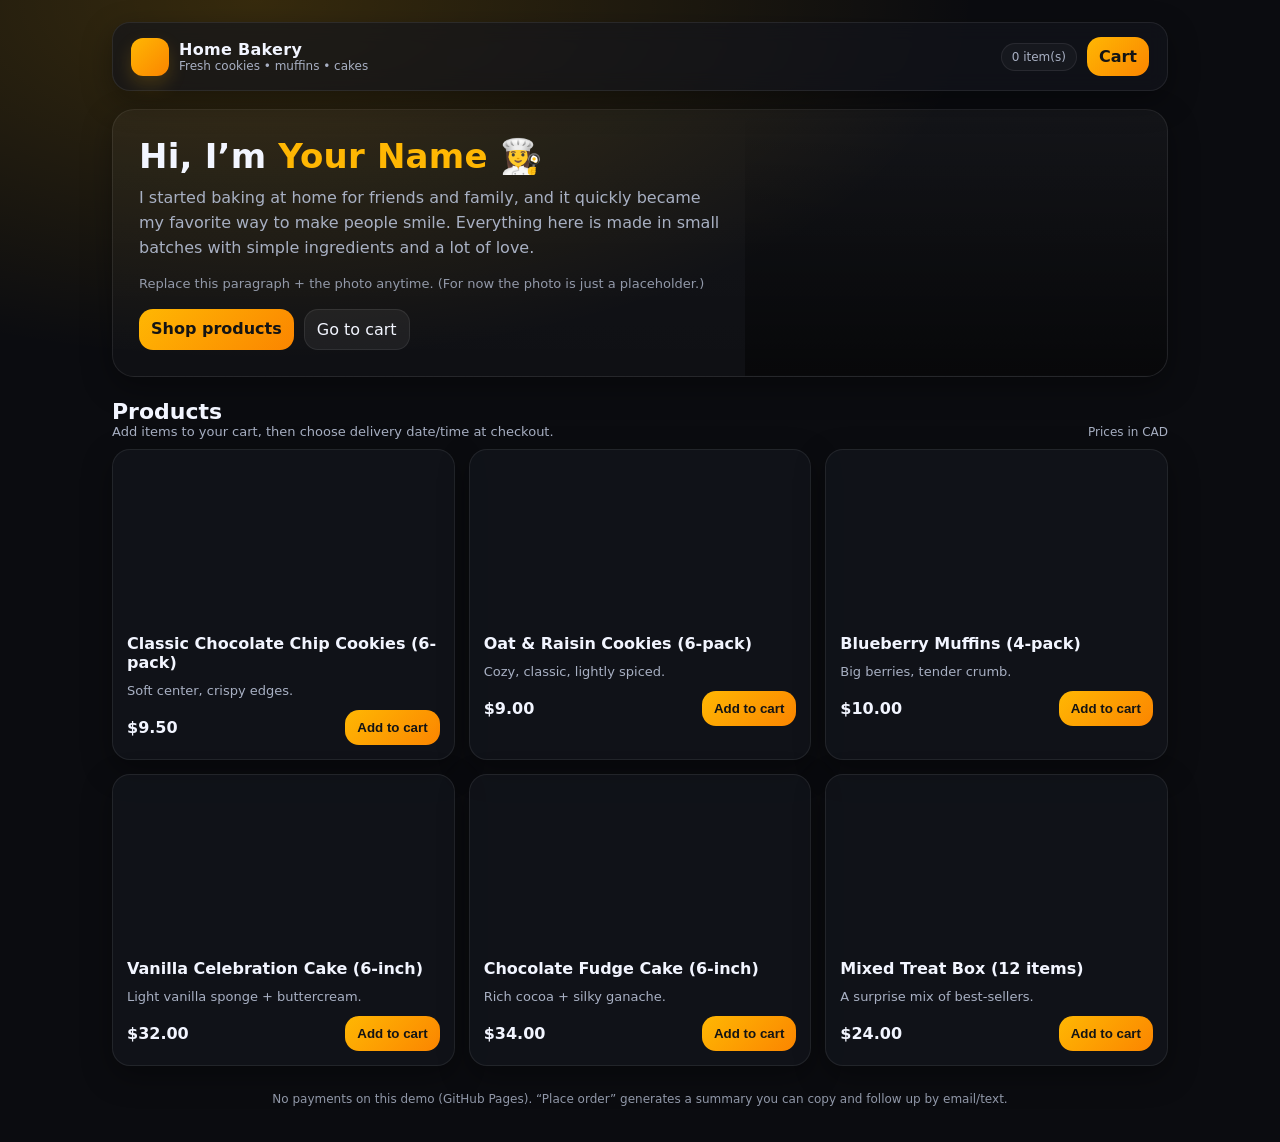
==== index.html @ 4f9b687f "Create index.html" ====
<!doctype html>
<html lang="en">
<head>
  <meta charset="utf-8" />
  <meta name="viewport" content="width=device-width, initial-scale=1" />
  <title>Home Bakery — Order Online</title>
  <link rel="stylesheet" href="./styles.css" />
</head>
<body>
  <div class="container">
    <header class="nav">
      <div class="brand">
        <div class="logo" aria-hidden="true"></div>
        <div>
          <h1>Home Bakery</h1>
          <div class="small">Fresh cookies • muffins • cakes</div>
        </div>
      </div>

      <div class="nav-actions">
        <div class="badge" data-cart-badge>0 item(s)</div>
        <a class="btn btn-primary" href="./cart.html" aria-label="Open cart">Cart</a>
      </div>
    </header>

    <!-- PRESENTATION -->
    <section class="hero" id="about">
      <div class="hero-inner">
        <div class="hero-copy">
          <h2>Hi, I’m <span style="color:var(--accent)">Your Name</span> 👩‍🍳</h2>
          <p>
            I started baking at home for friends and family, and it quickly became my favorite way to make people smile.
            Everything here is made in small batches with simple ingredients and a lot of love.
          </p>
          <p class="mini">
            Replace this paragraph + the photo anytime. (For now the photo is just a placeholder.)
          </p>

          <div style="display:flex;gap:10px;flex-wrap:wrap;margin-top:14px">
            <a class="btn btn-primary" href="#products">Shop products</a>
            <a class="btn" href="./cart.html">Go to cart</a>
          </div>
        </div>

        <!-- Your picture placeholder (edit in CSS: .hero-photo background url) -->
        <div class="hero-photo" role="img" aria-label="Portrait photo placeholder"></div>
      </div>
    </section>

    <!-- PRODUCTS -->
    <div class="section-title" id="products">
      <div>
        <h3>Products</h3>
        <p>Add items to your cart, then choose delivery date/time at checkout.</p>
      </div>
      <div class="small">Prices in CAD</div>
    </div>

    <section class="grid" data-products-grid>
      <!-- Loaded by app.js -->
    </section>

    <div class="footer">
      No payments on this demo (GitHub Pages). “Place order” generates a summary you can copy and follow up by email/text.
    </div>
  </div>

  <div class="toast" data-toast></div>
  <script src="./app.js"></script>
</body>
</html>
---- styles.css ----
:root{
  --bg:#0b0c10;
  --card:#13151c;
  --muted:#a8b0c3;
  --text:#f2f5ff;
  --accent:#ffb703;
  --accent2:#fb8500;
  --border: rgba(255,255,255,.08);
  --shadow: 0 10px 30px rgba(0,0,0,.35);
}

*{box-sizing:border-box}
html,body{margin:0;padding:0;font-family:system-ui,-apple-system,Segoe UI,Roboto,Ubuntu,Cantarell,"Helvetica Neue",Arial;color:var(--text);background:radial-gradient(1200px 600px at 20% 0%, rgba(255,183,3,.18), transparent 60%), var(--bg);}
a{color:inherit;text-decoration:none}
img{max-width:100%;display:block}

.container{max-width:1100px;margin:0 auto;padding:22px}
.nav{
  display:flex;align-items:center;justify-content:space-between;
  gap:12px;padding:14px 18px;border:1px solid var(--border);
  background:rgba(19,21,28,.65);backdrop-filter:blur(10px);
  border-radius:18px;box-shadow:var(--shadow);position:sticky;top:14px;z-index:10;
}
.brand{display:flex;align-items:center;gap:10px}
.logo{
  width:38px;height:38px;border-radius:12px;
  background:linear-gradient(135deg,var(--accent),var(--accent2));
  box-shadow:0 8px 18px rgba(255,183,3,.18);
}
.brand h1{font-size:16px;margin:0;letter-spacing:.3px}
.nav-actions{display:flex;align-items:center;gap:10px}
.badge{
  font-size:12px;color:var(--muted);border:1px solid var(--border);
  padding:6px 10px;border-radius:999px;background:rgba(255,255,255,.03);
}
.btn{
  cursor:pointer;border:1px solid var(--border);
  background:rgba(255,255,255,.06);color:var(--text);
  padding:10px 12px;border-radius:14px;
  transition:transform .08s ease, background .15s ease, border-color .15s ease;
}
.btn:hover{background:rgba(255,255,255,.09);border-color:rgba(255,255,255,.14)}
.btn:active{transform:translateY(1px)}
.btn-primary{
  border:none;
  background:linear-gradient(135deg,var(--accent),var(--accent2));
  color:#141414;font-weight:700;
}
.btn-primary:hover{filter:saturate(1.05) brightness(1.03)}
.btn-danger{
  border:1px solid rgba(255,80,80,.25);
  background:rgba(255,80,80,.12);
}
.btn-link{
  background:transparent;border:none;color:var(--muted);cursor:pointer;padding:8px 10px
}
.btn-link:hover{color:var(--text)}

.hero{
  margin-top:18px;
  border:1px solid var(--border);
  background:linear-gradient(180deg, rgba(255,255,255,.04), rgba(255,255,255,.02));
  border-radius:22px;
  box-shadow:var(--shadow);
  overflow:hidden;
}
.hero-inner{display:grid;grid-template-columns:1.2fr .8fr;gap:0}
@media (max-width:900px){
  .hero-inner{grid-template-columns:1fr}
}
.hero-copy{padding:26px}
.hero-copy h2{margin:0 0 10px 0;font-size:34px;letter-spacing:.2px}
.hero-copy p{margin:0 0 14px 0;color:var(--muted);line-height:1.55}
.hero-copy .mini{font-size:13px;color:rgba(168,176,195,.85)}
.hero-photo{
  min-height:260px;
  background:
    linear-gradient(180deg, rgba(0,0,0,.0), rgba(0,0,0,.50)),
    url("https://images.unsplash.com/photo-1524504388940-b1c1722653e1?auto=format&fit=crop&w=1200&q=80");
  background-size:cover;background-position:center;
}

.section-title{margin:22px 0 10px 0;display:flex;align-items:end;justify-content:space-between;gap:12px}
.section-title h3{margin:0;font-size:22px}
.section-title p{margin:0;color:var(--muted);font-size:13px}

.grid{
  display:grid;
  grid-template-columns:repeat(3, 1fr);
  gap:14px;
}
@media (max-width:950px){.grid{grid-template-columns:repeat(2,1fr)}}
@media (max-width:620px){.grid{grid-template-columns:1fr}}

.card{
  border:1px solid var(--border);
  background:rgba(19,21,28,.72);
  border-radius:18px;
  overflow:hidden;
  box-shadow:var(--shadow);
  display:flex;flex-direction:column;
}
.card-img{height:170px;background-size:cover;background-position:center}
.card-body{padding:14px;display:flex;flex-direction:column;gap:10px}
.card-body h4{margin:0;font-size:16px}
.card-body p{margin:0;color:var(--muted);font-size:13px;line-height:1.4}
.price-row{display:flex;align-items:center;justify-content:space-between;gap:10px}
.price{font-weight:800}
.small{font-size:12px;color:var(--muted)}

.footer{
  margin:26px 0 14px 0;
  color:rgba(168,176,195,.85);
  font-size:12px;
  text-align:center;
}

.cart-wrap{
  margin-top:18px;
  display:grid;
  grid-template-columns:1.2fr .8fr;
  gap:14px;
}
@media (max-width:900px){.cart-wrap{grid-template-columns:1fr}}
.panel{
  border:1px solid var(--border);
  background:rgba(19,21,28,.72);
  border-radius:18px;
  box-shadow:var(--shadow);
  overflow:hidden;
}
.panel-header{padding:14px 16px;border-bottom:1px solid var(--border);display:flex;align-items:center;justify-content:space-between}
.panel-header h3{margin:0;font-size:16px}
.panel-body{padding:14px 16px}

.item{
  display:grid;
  grid-template-columns:72px 1fr auto;
  gap:12px;
  padding:12px 0;
  border-bottom:1px solid rgba(255,255,255,.06);
}
.item:last-child{border-bottom:none}
.thumb{width:72px;height:72px;border-radius:14px;background-size:cover;background-position:center;border:1px solid rgba(255,255,255,.08)}
.item h4{margin:0;font-size:14px}
.item .meta{margin-top:4px;color:var(--muted);font-size:12px}
.qty{
  display:flex;align-items:center;gap:8px;justify-content:flex-end
}
.qty input{
  width:62px;padding:8px 10px;border-radius:12px;
  border:1px solid var(--border);
  background:rgba(255,255,255,.04);
  color:var(--text);
}
.hr{height:1px;background:rgba(255,255,255,.08);margin:12px 0}
.row{display:flex;align-items:center;justify-content:space-between;gap:10px;margin:8px 0}
.row strong{font-size:14px}
.row span{color:var(--muted);font-size:13px}
.total{font-size:18px}
.form-grid{display:grid;grid-template-columns:1fr 1fr;gap:10px}
@media (max-width:640px){.form-grid{grid-template-columns:1fr}}
label{display:block;font-size:12px;color:var(--muted);margin:0 0 6px 2px}
input, textarea, select{
  width:100%;
  padding:10px 12px;
  border-radius:14px;
  border:1px solid var(--border);
  background:rgba(255,255,255,.04);
  color:var(--text);
  outline:none;
}
textarea{min-height:86px;resize:vertical}
.notice{
  font-size:12px;color:rgba(168,176,195,.9);
  line-height:1.45;
  border:1px dashed rgba(255,255,255,.16);
  background:rgba(255,255,255,.03);
  padding:10px 12px;border-radius:14px;
}
.toast{
  position:fixed;left:50%;bottom:18px;transform:translateX(-50%);
  background:rgba(20,22,28,.92);
  border:1px solid rgba(255,255,255,.12);
  color:var(--text);
  padding:10px 12px;border-radius:14px;
  box-shadow:var(--shadow);
  opacity:0;pointer-events:none;
  transition:opacity .18s ease, transform .18s ease;
}
.toast.show{opacity:1;transform:translateX(-50%) translateY(-4px)}
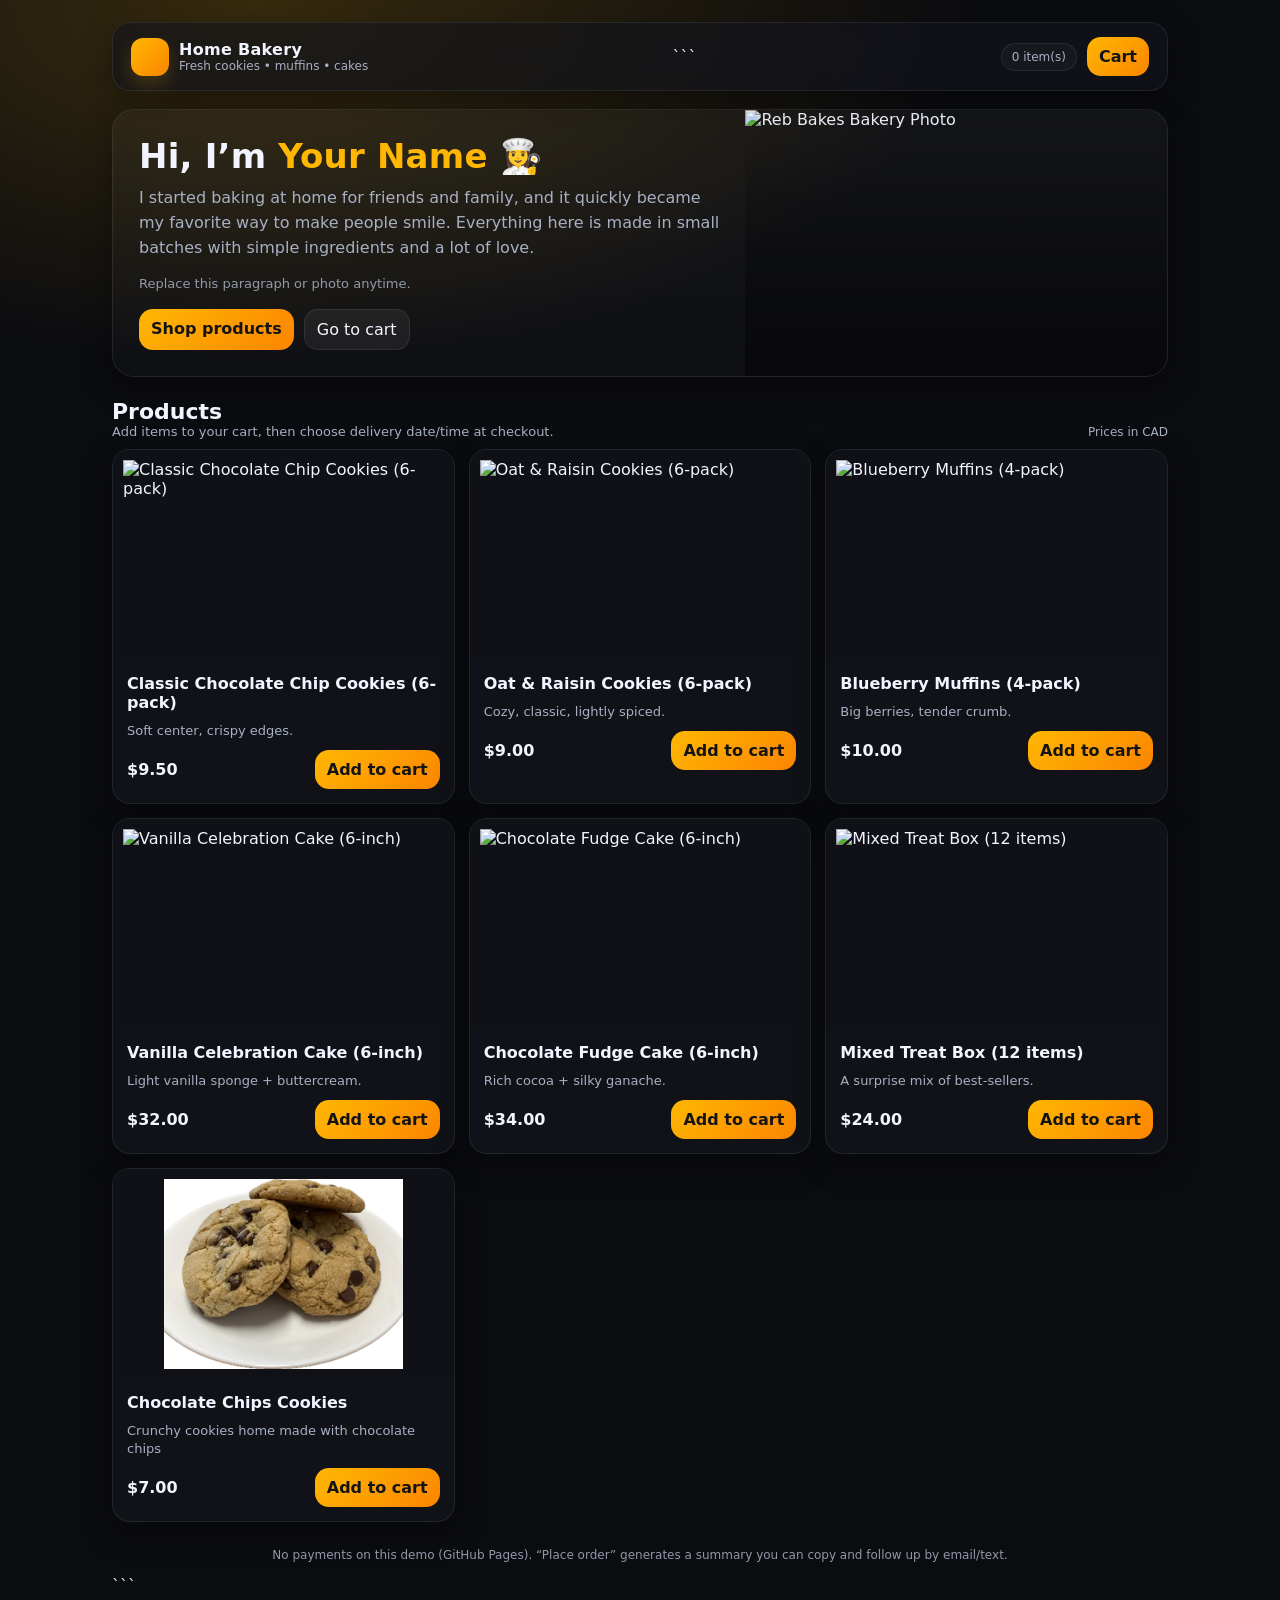
==== commit 158ff850: "Update index.html" ====
--- a/index.html
+++ b/index.html
@@ -1,4 +1,5 @@
 <!doctype html>
+
 <html lang="en">
 <head>
   <meta charset="utf-8" />
@@ -17,55 +18,65 @@
         </div>
       </div>
 
-      <div class="nav-actions">
-        <div class="badge" data-cart-badge>0 item(s)</div>
-        <a class="btn btn-primary" href="./cart.html" aria-label="Open cart">Cart</a>
+```
+  <div class="nav-actions">
+    <div class="badge" data-cart-badge>0 item(s)</div>
+    <a class="btn btn-primary" href="./cart.html" aria-label="Open cart">Cart</a>
+  </div>
+</header>
+
+<!-- PRESENTATION -->
+<section class="hero" id="about">
+  <div class="hero-inner">
+
+    <div class="hero-copy">
+      <h2>Hi, I’m <span style="color:var(--accent)">Your Name</span> 👩‍🍳</h2>
+      <p>
+        I started baking at home for friends and family, and it quickly became my favorite way to make people smile.
+        Everything here is made in small batches with simple ingredients and a lot of love.
+      </p>
+
+      <p class="mini">
+        Replace this paragraph or photo anytime.
+      </p>
+
+      <div style="display:flex;gap:10px;flex-wrap:wrap;margin-top:14px">
+        <a class="btn btn-primary" href="#products">Shop products</a>
+        <a class="btn" href="./cart.html">Go to cart</a>
       </div>
-    </header>
-
-    <!-- PRESENTATION -->
-    <section class="hero" id="about">
-      <div class="hero-inner">
-        <div class="hero-copy">
-          <h2>Hi, I’m <span style="color:var(--accent)">Your Name</span> 👩‍🍳</h2>
-          <p>
-            I started baking at home for friends and family, and it quickly became my favorite way to make people smile.
-            Everything here is made in small batches with simple ingredients and a lot of love.
-          </p>
-          <p class="mini">
-            Replace this paragraph + the photo anytime. (For now the photo is just a placeholder.)
-          </p>
-
-          <div style="display:flex;gap:10px;flex-wrap:wrap;margin-top:14px">
-            <a class="btn btn-primary" href="#products">Shop products</a>
-            <a class="btn" href="./cart.html">Go to cart</a>
-          </div>
-        </div>
-
-        <!-- Your picture placeholder (edit in CSS: .hero-photo background url) -->
-        <div class="hero-photo" role="img" aria-label="Portrait photo placeholder"></div>
-      </div>
-    </section>
-
-    <!-- PRODUCTS -->
-    <div class="section-title" id="products">
-      <div>
-        <h3>Products</h3>
-        <p>Add items to your cart, then choose delivery date/time at checkout.</p>
-      </div>
-      <div class="small">Prices in CAD</div>
     </div>
 
-    <section class="grid" data-products-grid>
-      <!-- Loaded by app.js -->
-    </section>
+    <!-- Your bakery image -->
+    <div class="hero-photo">
+      <img src="./products/reb.jpg" alt="Reb Bakes Bakery Photo">
+    </div>
 
-    <div class="footer">
-      No payments on this demo (GitHub Pages). “Place order” generates a summary you can copy and follow up by email/text.
-    </div>
+  </div>
+</section>
+
+<!-- PRODUCTS -->
+<div class="section-title" id="products">
+  <div>
+    <h3>Products</h3>
+    <p>Add items to your cart, then choose delivery date/time at checkout.</p>
+  </div>
+  <div class="small">Prices in CAD</div>
+</div>
+
+<section class="grid" data-products-grid>
+  <!-- Loaded by app.js -->
+</section>
+
+<div class="footer">
+  No payments on this demo (GitHub Pages). “Place order” generates a summary you can copy and follow up by email/text.
+</div>
+```
+
   </div>
 
   <div class="toast" data-toast></div>
+
   <script src="./app.js"></script>
+
 </body>
 </html>
--- a/styles.css
+++ b/styles.css
@@ -13,6 +13,7 @@
 html,body{margin:0;padding:0;font-family:system-ui,-apple-system,Segoe UI,Roboto,Ubuntu,Cantarell,"Helvetica Neue",Arial;color:var(--text);background:radial-gradient(1200px 600px at 20% 0%, rgba(255,183,3,.18), transparent 60%), var(--bg);}
 a{color:inherit;text-decoration:none}
 img{max-width:100%;display:block}
+button{font:inherit}
 
 .container{max-width:1100px;margin:0 auto;padding:22px}
 .nav{
@@ -100,7 +101,60 @@
   box-shadow:var(--shadow);
   display:flex;flex-direction:column;
 }
-.card-img{height:170px;background-size:cover;background-position:center}
+.card-media{
+  position:relative;
+  height:210px;
+  overflow:hidden;
+  background:#0f1117;
+}
+.media-stage{
+  position:absolute;
+  inset:0;
+  display:flex;
+  align-items:center;
+  justify-content:center;
+  padding:10px;
+  background:#0f1117;
+}
+.stage-media{
+  display:block;
+  width:100%;
+  height:100%;
+  max-width:100%;
+  max-height:100%;
+  object-fit:contain;
+  background:#0f1117;
+}
+.media-arrow{
+  position:absolute;
+  top:50%;
+  transform:translateY(-50%);
+  width:38px;
+  height:38px;
+  border:none;
+  border-radius:999px;
+  background:rgba(12,14,20,.72);
+  color:#fff;
+  font-size:24px;
+  line-height:1;
+  display:flex;
+  align-items:center;
+  justify-content:center;
+  cursor:pointer;
+  box-shadow:0 6px 18px rgba(0,0,0,.28);
+  opacity:0;
+  pointer-events:none;
+  transition:opacity .18s ease, background .15s ease;
+  z-index:2;
+}
+.card-media:hover .media-arrow,
+.card-media:focus-within .media-arrow{
+  opacity:1;
+  pointer-events:auto;
+}
+.media-arrow:hover{background:rgba(12,14,20,.9)}
+.media-arrow-left{left:10px}
+.media-arrow-right{right:10px}
 .card-body{padding:14px;display:flex;flex-direction:column;gap:10px}
 .card-body h4{margin:0;font-size:16px}
 .card-body p{margin:0;color:var(--muted);font-size:13px;line-height:1.4}
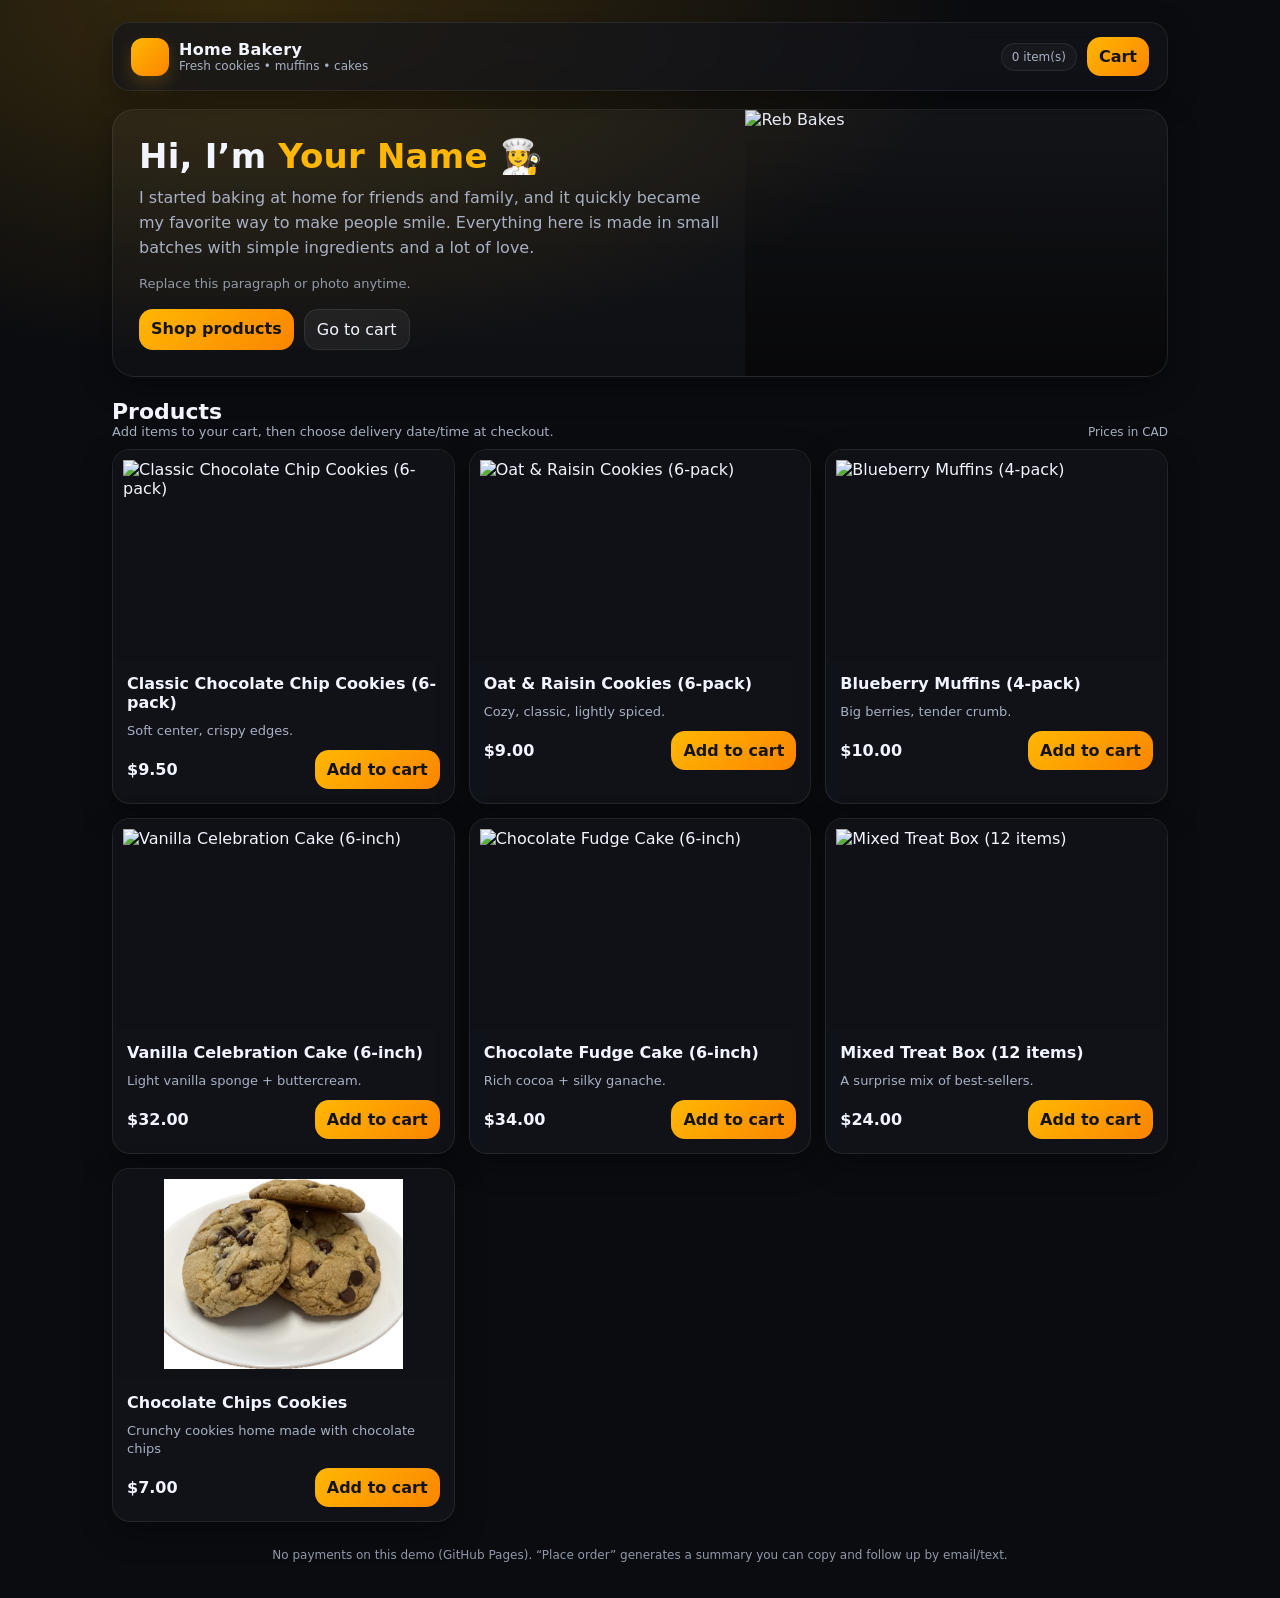
==== commit ae99a083: "Update index.html" ====
--- a/index.html
+++ b/index.html
@@ -1,5 +1,4 @@
 <!doctype html>
-
 <html lang="en">
 <head>
   <meta charset="utf-8" />
@@ -18,65 +17,54 @@
         </div>
       </div>
 
-```
-  <div class="nav-actions">
-    <div class="badge" data-cart-badge>0 item(s)</div>
-    <a class="btn btn-primary" href="./cart.html" aria-label="Open cart">Cart</a>
-  </div>
-</header>
+      <div class="nav-actions">
+        <div class="badge" data-cart-badge>0 item(s)</div>
+        <a class="btn btn-primary" href="./cart.html" aria-label="Open cart">Cart</a>
+      </div>
+    </header>
 
-<!-- PRESENTATION -->
-<section class="hero" id="about">
-  <div class="hero-inner">
+    <section class="hero" id="about">
+      <div class="hero-inner">
+        <div class="hero-copy">
+          <h2>Hi, I’m <span style="color:var(--accent)">Your Name</span> 👩‍🍳</h2>
+          <p>
+            I started baking at home for friends and family, and it quickly became my favorite way to make people smile.
+            Everything here is made in small batches with simple ingredients and a lot of love.
+          </p>
+          <p class="mini">
+            Replace this paragraph or photo anytime.
+          </p>
 
-    <div class="hero-copy">
-      <h2>Hi, I’m <span style="color:var(--accent)">Your Name</span> 👩‍🍳</h2>
-      <p>
-        I started baking at home for friends and family, and it quickly became my favorite way to make people smile.
-        Everything here is made in small batches with simple ingredients and a lot of love.
-      </p>
+          <div style="display:flex;gap:10px;flex-wrap:wrap;margin-top:14px">
+            <a class="btn btn-primary" href="#products">Shop products</a>
+            <a class="btn" href="./cart.html">Go to cart</a>
+          </div>
+        </div>
 
-      <p class="mini">
-        Replace this paragraph or photo anytime.
-      </p>
+        <div class="hero-photo">
+          <img src="./products/reb.jpg" alt="Reb Bakes">
+        </div>
+      </div>
+    </section>
 
-      <div style="display:flex;gap:10px;flex-wrap:wrap;margin-top:14px">
-        <a class="btn btn-primary" href="#products">Shop products</a>
-        <a class="btn" href="./cart.html">Go to cart</a>
+    <div class="section-title" id="products">
+      <div>
+        <h3>Products</h3>
+        <p>Add items to your cart, then choose delivery date/time at checkout.</p>
       </div>
+      <div class="small">Prices in CAD</div>
     </div>
 
-    <!-- Your bakery image -->
-    <div class="hero-photo">
-      <img src="./products/reb.jpg" alt="Reb Bakes Bakery Photo">
+    <section class="grid" data-products-grid>
+      <!-- Loaded by app.js -->
+    </section>
+
+    <div class="footer">
+      No payments on this demo (GitHub Pages). “Place order” generates a summary you can copy and follow up by email/text.
     </div>
-
-  </div>
-</section>
-
-<!-- PRODUCTS -->
-<div class="section-title" id="products">
-  <div>
-    <h3>Products</h3>
-    <p>Add items to your cart, then choose delivery date/time at checkout.</p>
-  </div>
-  <div class="small">Prices in CAD</div>
-</div>
-
-<section class="grid" data-products-grid>
-  <!-- Loaded by app.js -->
-</section>
-
-<div class="footer">
-  No payments on this demo (GitHub Pages). “Place order” generates a summary you can copy and follow up by email/text.
-</div>
-```
-
   </div>
 
   <div class="toast" data-toast></div>
-
   <script src="./app.js"></script>
-
 </body>
 </html>
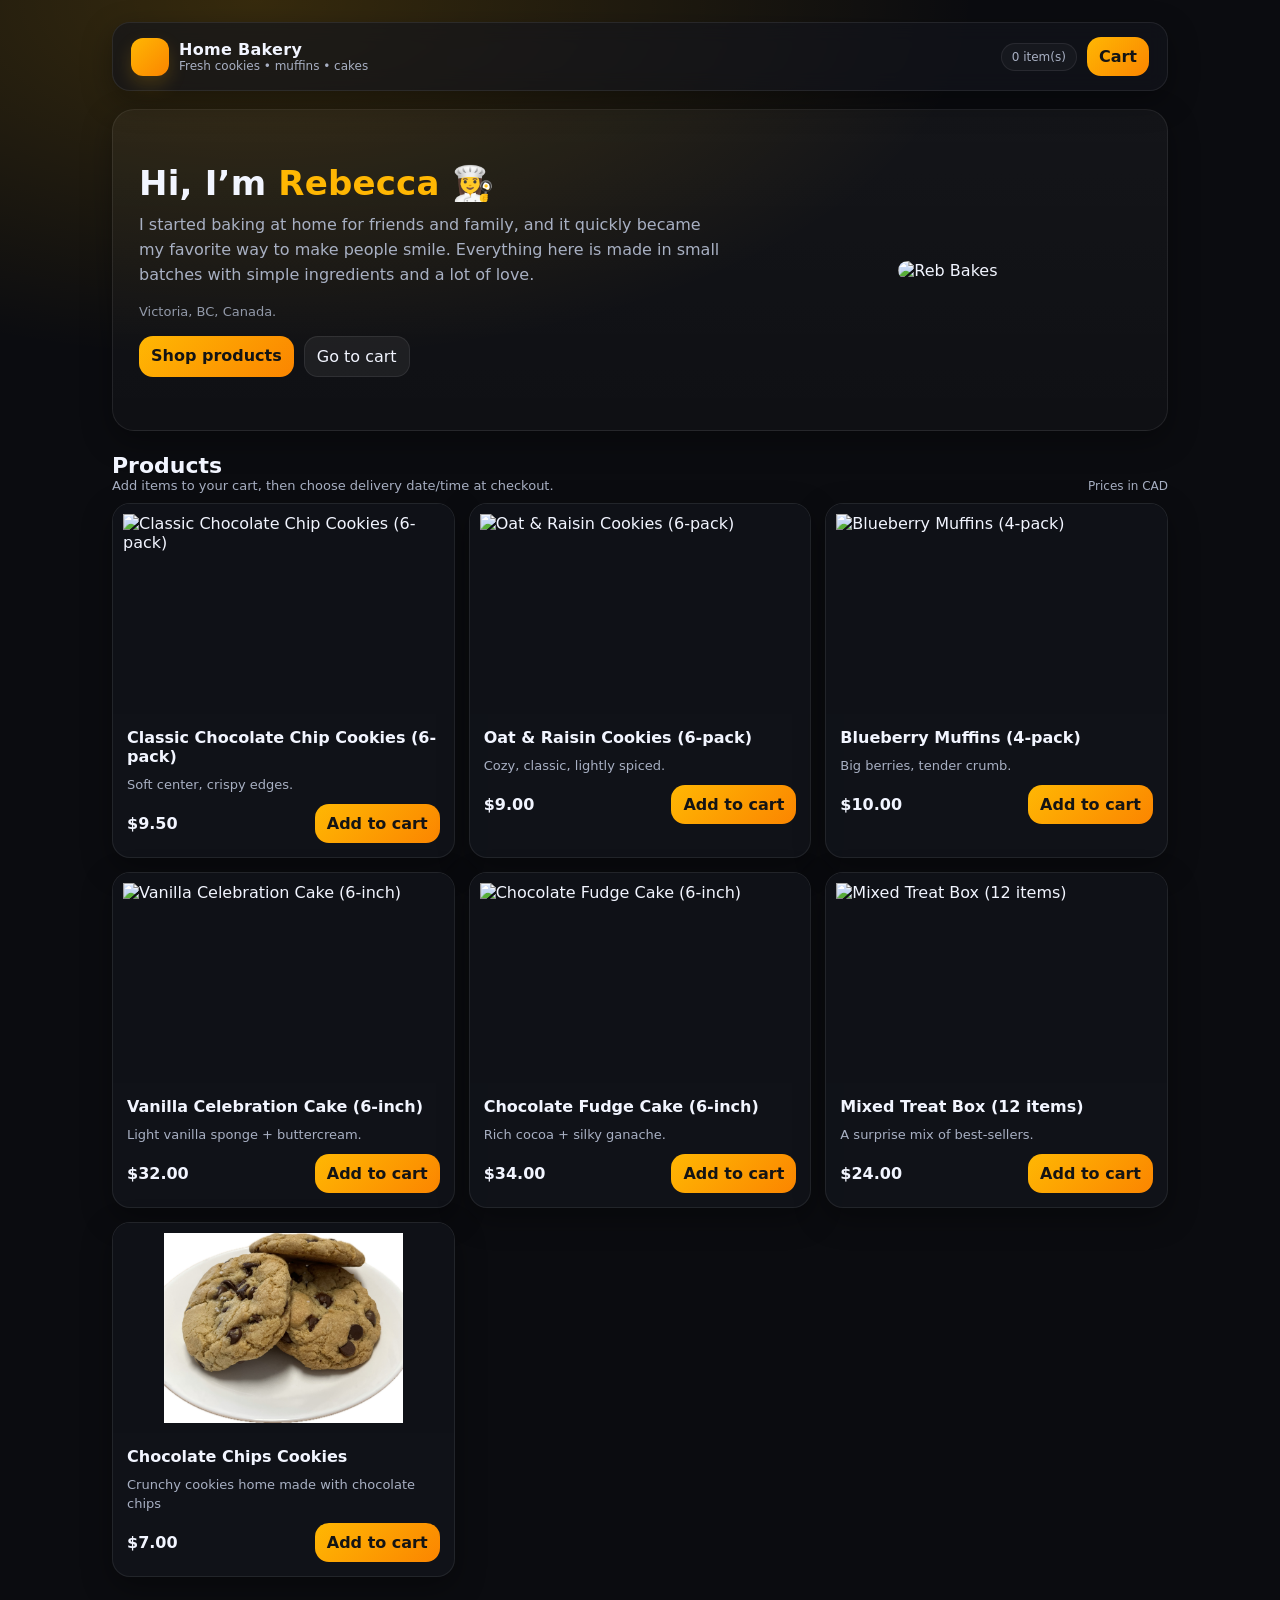
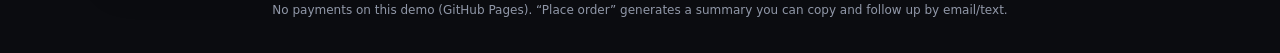
==== commit af3e0f8d: "Update index.html" ====
--- a/index.html
+++ b/index.html
@@ -26,13 +26,13 @@
     <section class="hero" id="about">
       <div class="hero-inner">
         <div class="hero-copy">
-          <h2>Hi, I’m <span style="color:var(--accent)">Your Name</span> 👩‍🍳</h2>
+          <h2>Hi, I’m <span style="color:var(--accent)">Rebecca</span> 👩‍🍳</h2>
           <p>
             I started baking at home for friends and family, and it quickly became my favorite way to make people smile.
             Everything here is made in small batches with simple ingredients and a lot of love.
           </p>
           <p class="mini">
-            Replace this paragraph or photo anytime.
+            Victoria, BC, Canada.
           </p>
 
           <div style="display:flex;gap:10px;flex-wrap:wrap;margin-top:14px">
--- a/styles.css
+++ b/styles.css
@@ -10,52 +10,122 @@
 }
 
 *{box-sizing:border-box}
-html,body{margin:0;padding:0;font-family:system-ui,-apple-system,Segoe UI,Roboto,Ubuntu,Cantarell,"Helvetica Neue",Arial;color:var(--text);background:radial-gradient(1200px 600px at 20% 0%, rgba(255,183,3,.18), transparent 60%), var(--bg);}
+
+html,body{
+  margin:0;
+  padding:0;
+  font-family:system-ui,-apple-system,Segoe UI,Roboto,Ubuntu,Cantarell,"Helvetica Neue",Arial;
+  color:var(--text);
+  background:radial-gradient(1200px 600px at 20% 0%, rgba(255,183,3,.18), transparent 60%), var(--bg);
+}
+
 a{color:inherit;text-decoration:none}
 img{max-width:100%;display:block}
 button{font:inherit}
 
-.container{max-width:1100px;margin:0 auto;padding:22px}
+.container{
+  max-width:1100px;
+  margin:0 auto;
+  padding:22px;
+}
+
 .nav{
-  display:flex;align-items:center;justify-content:space-between;
-  gap:12px;padding:14px 18px;border:1px solid var(--border);
-  background:rgba(19,21,28,.65);backdrop-filter:blur(10px);
-  border-radius:18px;box-shadow:var(--shadow);position:sticky;top:14px;z-index:10;
-}
-.brand{display:flex;align-items:center;gap:10px}
+  display:flex;
+  align-items:center;
+  justify-content:space-between;
+  gap:12px;
+  padding:14px 18px;
+  border:1px solid var(--border);
+  background:rgba(19,21,28,.65);
+  backdrop-filter:blur(10px);
+  border-radius:18px;
+  box-shadow:var(--shadow);
+  position:sticky;
+  top:14px;
+  z-index:10;
+}
+
+.brand{
+  display:flex;
+  align-items:center;
+  gap:10px;
+}
+
 .logo{
-  width:38px;height:38px;border-radius:12px;
+  width:38px;
+  height:38px;
+  border-radius:12px;
   background:linear-gradient(135deg,var(--accent),var(--accent2));
   box-shadow:0 8px 18px rgba(255,183,3,.18);
 }
-.brand h1{font-size:16px;margin:0;letter-spacing:.3px}
-.nav-actions{display:flex;align-items:center;gap:10px}
+
+.brand h1{
+  font-size:16px;
+  margin:0;
+  letter-spacing:.3px;
+}
+
+.nav-actions{
+  display:flex;
+  align-items:center;
+  gap:10px;
+}
+
 .badge{
-  font-size:12px;color:var(--muted);border:1px solid var(--border);
-  padding:6px 10px;border-radius:999px;background:rgba(255,255,255,.03);
-}
+  font-size:12px;
+  color:var(--muted);
+  border:1px solid var(--border);
+  padding:6px 10px;
+  border-radius:999px;
+  background:rgba(255,255,255,.03);
+}
+
 .btn{
-  cursor:pointer;border:1px solid var(--border);
-  background:rgba(255,255,255,.06);color:var(--text);
-  padding:10px 12px;border-radius:14px;
+  cursor:pointer;
+  border:1px solid var(--border);
+  background:rgba(255,255,255,.06);
+  color:var(--text);
+  padding:10px 12px;
+  border-radius:14px;
   transition:transform .08s ease, background .15s ease, border-color .15s ease;
 }
-.btn:hover{background:rgba(255,255,255,.09);border-color:rgba(255,255,255,.14)}
-.btn:active{transform:translateY(1px)}
+
+.btn:hover{
+  background:rgba(255,255,255,.09);
+  border-color:rgba(255,255,255,.14);
+}
+
+.btn:active{
+  transform:translateY(1px);
+}
+
 .btn-primary{
   border:none;
   background:linear-gradient(135deg,var(--accent),var(--accent2));
-  color:#141414;font-weight:700;
-}
-.btn-primary:hover{filter:saturate(1.05) brightness(1.03)}
+  color:#141414;
+  font-weight:700;
+}
+
+.btn-primary:hover{
+  filter:saturate(1.05) brightness(1.03);
+}
+
 .btn-danger{
   border:1px solid rgba(255,80,80,.25);
   background:rgba(255,80,80,.12);
 }
+
 .btn-link{
-  background:transparent;border:none;color:var(--muted);cursor:pointer;padding:8px 10px
-}
-.btn-link:hover{color:var(--text)}
+  background:transparent;
+  border:none;
+  color:var(--muted);
+  cursor:pointer;
+  padding:8px 10px;
+}
+
+.btn-link:hover{
+  color:var(--text);
+}
 
 .hero{
   margin-top:18px;
@@ -65,33 +135,110 @@
   box-shadow:var(--shadow);
   overflow:hidden;
 }
-.hero-inner{display:grid;grid-template-columns:1.2fr .8fr;gap:0}
+
+.hero-inner{
+  display:grid;
+  grid-template-columns:1.2fr .8fr;
+  gap:0;
+  align-items:center;
+}
+
 @media (max-width:900px){
-  .hero-inner{grid-template-columns:1fr}
-}
-.hero-copy{padding:26px}
-.hero-copy h2{margin:0 0 10px 0;font-size:34px;letter-spacing:.2px}
-.hero-copy p{margin:0 0 14px 0;color:var(--muted);line-height:1.55}
-.hero-copy .mini{font-size:13px;color:rgba(168,176,195,.85)}
+  .hero-inner{
+    grid-template-columns:1fr;
+  }
+}
+
+.hero-copy{
+  padding:26px;
+}
+
+.hero-copy h2{
+  margin:0 0 10px 0;
+  font-size:34px;
+  letter-spacing:.2px;
+}
+
+.hero-copy p{
+  margin:0 0 14px 0;
+  color:var(--muted);
+  line-height:1.55;
+}
+
+.hero-copy .mini{
+  font-size:13px;
+  color:rgba(168,176,195,.85);
+}
+
+/* IMPORTANT: this fully removes old placeholder/background image */
 .hero-photo{
-  min-height:260px;
-  background:
-    linear-gradient(180deg, rgba(0,0,0,.0), rgba(0,0,0,.50)),
-    url("https://images.unsplash.com/photo-1524504388940-b1c1722653e1?auto=format&fit=crop&w=1200&q=80");
-  background-size:cover;background-position:center;
-}
-
-.section-title{margin:22px 0 10px 0;display:flex;align-items:end;justify-content:space-between;gap:12px}
-.section-title h3{margin:0;font-size:22px}
-.section-title p{margin:0;color:var(--muted);font-size:13px}
+  min-height:320px;
+  border-radius:16px;
+  overflow:hidden;
+  background:none !important;
+  background-image:none !important;
+  box-shadow:none !important;
+  display:flex;
+  align-items:center;
+  justify-content:center;
+  padding:18px;
+  position:relative;
+}
+
+.hero-photo::before,
+.hero-photo::after{
+  content:none !important;
+  display:none !important;
+}
+
+.hero-photo img{
+  width:30% !important;
+  max-width:320px !important;
+  height:auto !important;
+  max-height:260px !important;
+  object-fit:contain !important;
+  display:block;
+  margin:0 auto;
+  border-radius:16px;
+  background:none !important;
+}
+
+.section-title{
+  margin:22px 0 10px 0;
+  display:flex;
+  align-items:end;
+  justify-content:space-between;
+  gap:12px;
+}
+
+.section-title h3{
+  margin:0;
+  font-size:22px;
+}
+
+.section-title p{
+  margin:0;
+  color:var(--muted);
+  font-size:13px;
+}
 
 .grid{
   display:grid;
   grid-template-columns:repeat(3, 1fr);
   gap:14px;
 }
-@media (max-width:950px){.grid{grid-template-columns:repeat(2,1fr)}}
-@media (max-width:620px){.grid{grid-template-columns:1fr}}
+
+@media (max-width:950px){
+  .grid{
+    grid-template-columns:repeat(2,1fr);
+  }
+}
+
+@media (max-width:620px){
+  .grid{
+    grid-template-columns:1fr;
+  }
+}
 
 .card{
   border:1px solid var(--border);
@@ -99,14 +246,17 @@
   border-radius:18px;
   overflow:hidden;
   box-shadow:var(--shadow);
-  display:flex;flex-direction:column;
-}
+  display:flex;
+  flex-direction:column;
+}
+
 .card-media{
   position:relative;
   height:210px;
   overflow:hidden;
   background:#0f1117;
 }
+
 .media-stage{
   position:absolute;
   inset:0;
@@ -116,6 +266,7 @@
   padding:10px;
   background:#0f1117;
 }
+
 .stage-media{
   display:block;
   width:100%;
@@ -125,6 +276,7 @@
   object-fit:contain;
   background:#0f1117;
 }
+
 .media-arrow{
   position:absolute;
   top:50%;
@@ -147,20 +299,59 @@
   transition:opacity .18s ease, background .15s ease;
   z-index:2;
 }
+
 .card-media:hover .media-arrow,
 .card-media:focus-within .media-arrow{
   opacity:1;
   pointer-events:auto;
 }
-.media-arrow:hover{background:rgba(12,14,20,.9)}
-.media-arrow-left{left:10px}
-.media-arrow-right{right:10px}
-.card-body{padding:14px;display:flex;flex-direction:column;gap:10px}
-.card-body h4{margin:0;font-size:16px}
-.card-body p{margin:0;color:var(--muted);font-size:13px;line-height:1.4}
-.price-row{display:flex;align-items:center;justify-content:space-between;gap:10px}
-.price{font-weight:800}
-.small{font-size:12px;color:var(--muted)}
+
+.media-arrow:hover{
+  background:rgba(12,14,20,.9);
+}
+
+.media-arrow-left{
+  left:10px;
+}
+
+.media-arrow-right{
+  right:10px;
+}
+
+.card-body{
+  padding:14px;
+  display:flex;
+  flex-direction:column;
+  gap:10px;
+}
+
+.card-body h4{
+  margin:0;
+  font-size:16px;
+}
+
+.card-body p{
+  margin:0;
+  color:var(--muted);
+  font-size:13px;
+  line-height:1.4;
+}
+
+.price-row{
+  display:flex;
+  align-items:center;
+  justify-content:space-between;
+  gap:10px;
+}
+
+.price{
+  font-weight:800;
+}
+
+.small{
+  font-size:12px;
+  color:var(--muted);
+}
 
 .footer{
   margin:26px 0 14px 0;
@@ -175,7 +366,13 @@
   grid-template-columns:1.2fr .8fr;
   gap:14px;
 }
-@media (max-width:900px){.cart-wrap{grid-template-columns:1fr}}
+
+@media (max-width:900px){
+  .cart-wrap{
+    grid-template-columns:1fr;
+  }
+}
+
 .panel{
   border:1px solid var(--border);
   background:rgba(19,21,28,.72);
@@ -183,9 +380,23 @@
   box-shadow:var(--shadow);
   overflow:hidden;
 }
-.panel-header{padding:14px 16px;border-bottom:1px solid var(--border);display:flex;align-items:center;justify-content:space-between}
-.panel-header h3{margin:0;font-size:16px}
-.panel-body{padding:14px 16px}
+
+.panel-header{
+  padding:14px 16px;
+  border-bottom:1px solid var(--border);
+  display:flex;
+  align-items:center;
+  justify-content:space-between;
+}
+
+.panel-header h3{
+  margin:0;
+  font-size:16px;
+}
+
+.panel-body{
+  padding:14px 16px;
+}
 
 .item{
   display:grid;
@@ -194,27 +405,93 @@
   padding:12px 0;
   border-bottom:1px solid rgba(255,255,255,.06);
 }
-.item:last-child{border-bottom:none}
-.thumb{width:72px;height:72px;border-radius:14px;background-size:cover;background-position:center;border:1px solid rgba(255,255,255,.08)}
-.item h4{margin:0;font-size:14px}
-.item .meta{margin-top:4px;color:var(--muted);font-size:12px}
+
+.item:last-child{
+  border-bottom:none;
+}
+
+.thumb{
+  width:72px;
+  height:72px;
+  border-radius:14px;
+  background-size:cover;
+  background-position:center;
+  border:1px solid rgba(255,255,255,.08);
+}
+
+.item h4{
+  margin:0;
+  font-size:14px;
+}
+
+.item .meta{
+  margin-top:4px;
+  color:var(--muted);
+  font-size:12px;
+}
+
 .qty{
-  display:flex;align-items:center;gap:8px;justify-content:flex-end
-}
+  display:flex;
+  align-items:center;
+  gap:8px;
+  justify-content:flex-end;
+}
+
 .qty input{
-  width:62px;padding:8px 10px;border-radius:12px;
+  width:62px;
+  padding:8px 10px;
+  border-radius:12px;
   border:1px solid var(--border);
   background:rgba(255,255,255,.04);
   color:var(--text);
 }
-.hr{height:1px;background:rgba(255,255,255,.08);margin:12px 0}
-.row{display:flex;align-items:center;justify-content:space-between;gap:10px;margin:8px 0}
-.row strong{font-size:14px}
-.row span{color:var(--muted);font-size:13px}
-.total{font-size:18px}
-.form-grid{display:grid;grid-template-columns:1fr 1fr;gap:10px}
-@media (max-width:640px){.form-grid{grid-template-columns:1fr}}
-label{display:block;font-size:12px;color:var(--muted);margin:0 0 6px 2px}
+
+.hr{
+  height:1px;
+  background:rgba(255,255,255,.08);
+  margin:12px 0;
+}
+
+.row{
+  display:flex;
+  align-items:center;
+  justify-content:space-between;
+  gap:10px;
+  margin:8px 0;
+}
+
+.row strong{
+  font-size:14px;
+}
+
+.row span{
+  color:var(--muted);
+  font-size:13px;
+}
+
+.total{
+  font-size:18px;
+}
+
+.form-grid{
+  display:grid;
+  grid-template-columns:1fr 1fr;
+  gap:10px;
+}
+
+@media (max-width:640px){
+  .form-grid{
+    grid-template-columns:1fr;
+  }
+}
+
+label{
+  display:block;
+  font-size:12px;
+  color:var(--muted);
+  margin:0 0 6px 2px;
+}
+
 input, textarea, select{
   width:100%;
   padding:10px 12px;
@@ -224,22 +501,39 @@
   color:var(--text);
   outline:none;
 }
-textarea{min-height:86px;resize:vertical}
+
+textarea{
+  min-height:86px;
+  resize:vertical;
+}
+
 .notice{
-  font-size:12px;color:rgba(168,176,195,.9);
+  font-size:12px;
+  color:rgba(168,176,195,.9);
   line-height:1.45;
   border:1px dashed rgba(255,255,255,.16);
   background:rgba(255,255,255,.03);
-  padding:10px 12px;border-radius:14px;
-}
+  padding:10px 12px;
+  border-radius:14px;
+}
+
 .toast{
-  position:fixed;left:50%;bottom:18px;transform:translateX(-50%);
+  position:fixed;
+  left:50%;
+  bottom:18px;
+  transform:translateX(-50%);
   background:rgba(20,22,28,.92);
   border:1px solid rgba(255,255,255,.12);
   color:var(--text);
-  padding:10px 12px;border-radius:14px;
+  padding:10px 12px;
+  border-radius:14px;
   box-shadow:var(--shadow);
-  opacity:0;pointer-events:none;
+  opacity:0;
+  pointer-events:none;
   transition:opacity .18s ease, transform .18s ease;
 }
-.toast.show{opacity:1;transform:translateX(-50%) translateY(-4px)}
+
+.toast.show{
+  opacity:1;
+  transform:translateX(-50%) translateY(-4px);
+}
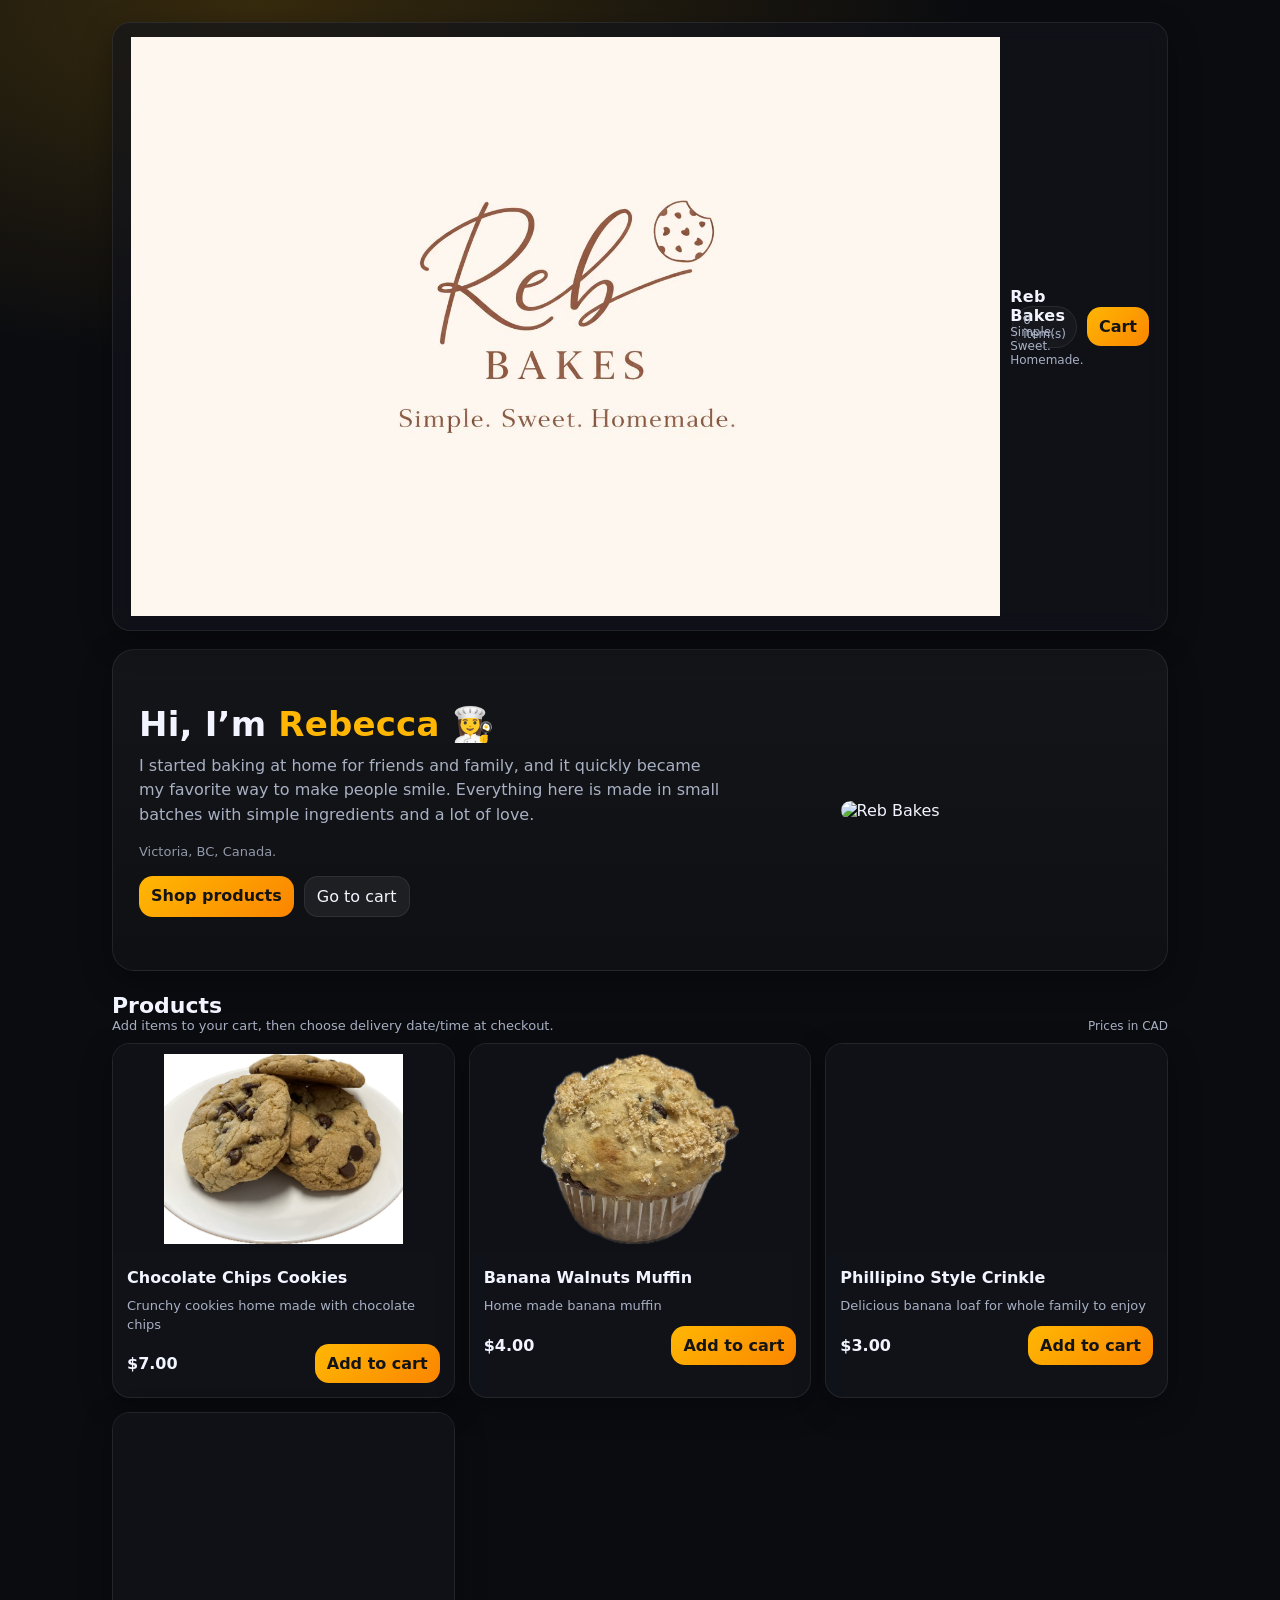
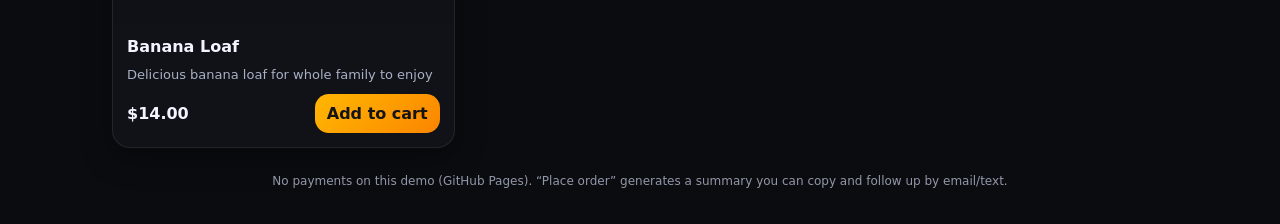
==== commit 6b4f43a3: "Update index.html" ====
--- a/index.html
+++ b/index.html
@@ -10,12 +10,12 @@
   <div class="container">
     <header class="nav">
       <div class="brand">
-        <div class="logo" aria-hidden="true"></div>
-        <div>
-          <h1>Home Bakery</h1>
-          <div class="small">Fresh cookies • muffins • cakes</div>
-        </div>
-      </div>
+        <img src="./products/logo.jpg" class="nav-logo" alt="Reb Bakes Logo">
+      <div>
+      <h1>Reb Bakes</h1>
+      <div class="small">Simple. Sweet. Homemade.</div>
+  </div>
+</div>
 
       <div class="nav-actions">
         <div class="badge" data-cart-badge>0 item(s)</div>
--- a/styles.css
+++ b/styles.css
@@ -192,7 +192,7 @@
 }
 
 .hero-photo img{
-  width:30% !important;
+  width:60% !important;
   max-width:320px !important;
   height:auto !important;
   max-height:260px !important;
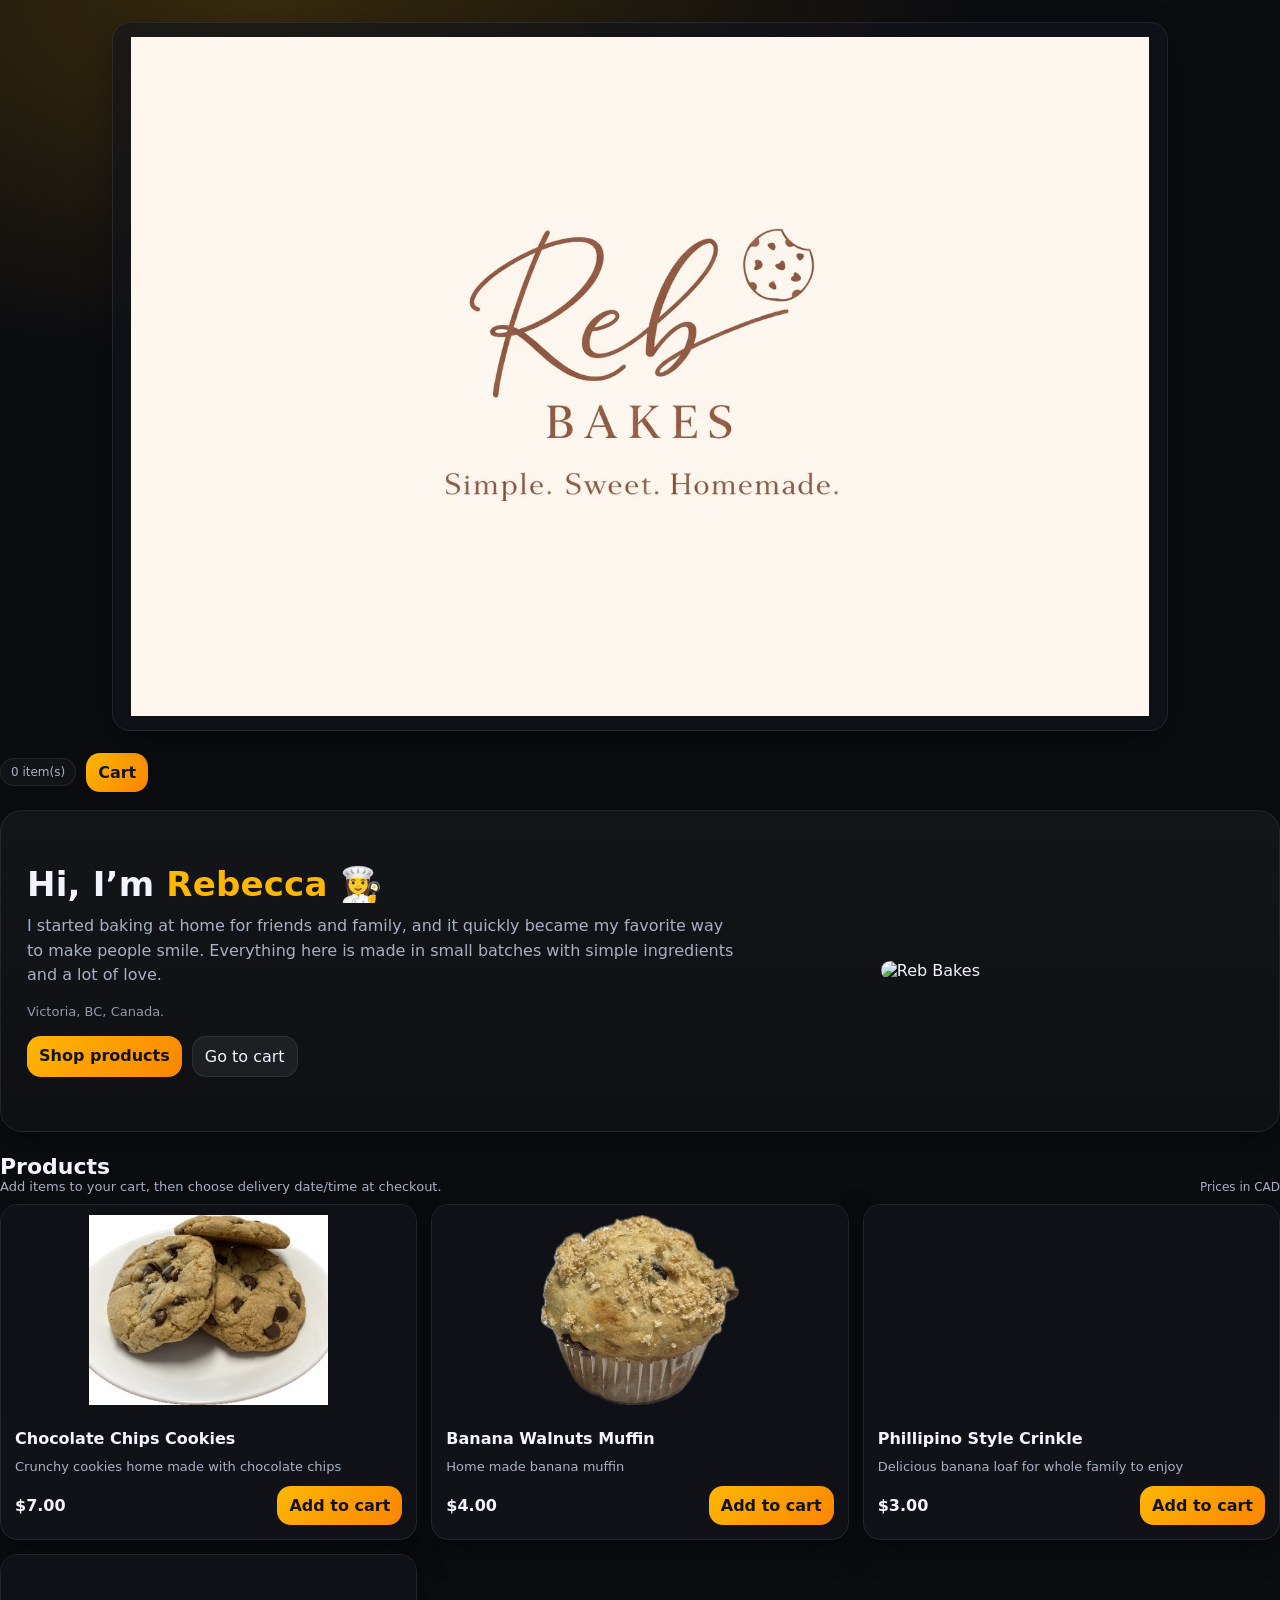
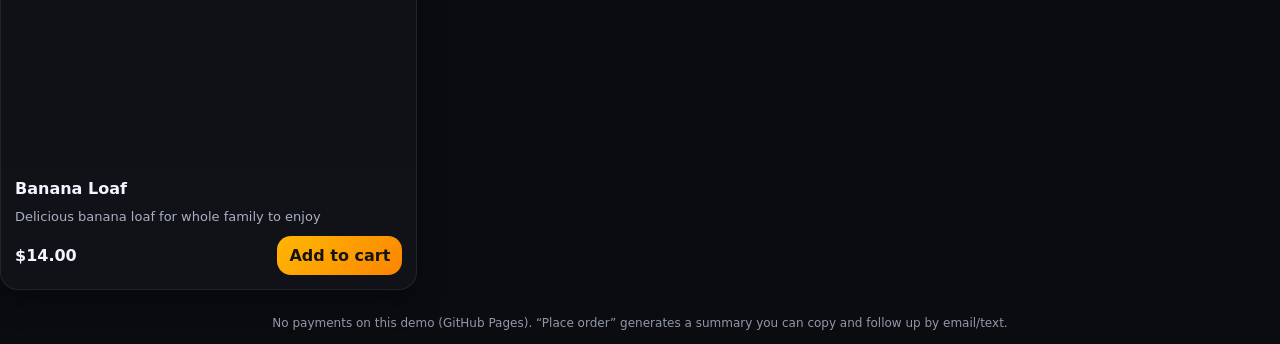
==== commit 12b7fae8: "Update index.html" ====
--- a/index.html
+++ b/index.html
@@ -10,11 +10,8 @@
   <div class="container">
     <header class="nav">
       <div class="brand">
-        <img src="./products/logo.jpg" class="nav-logo" alt="Reb Bakes Logo">
-      <div>
-      <h1>Reb Bakes</h1>
-      <div class="small">Simple. Sweet. Homemade.</div>
-  </div>
+        <img src="./products/logo.jpg" class="nav-logo-large" alt="Reb Bakes Logo">
+      </div>
 </div>
 
       <div class="nav-actions">
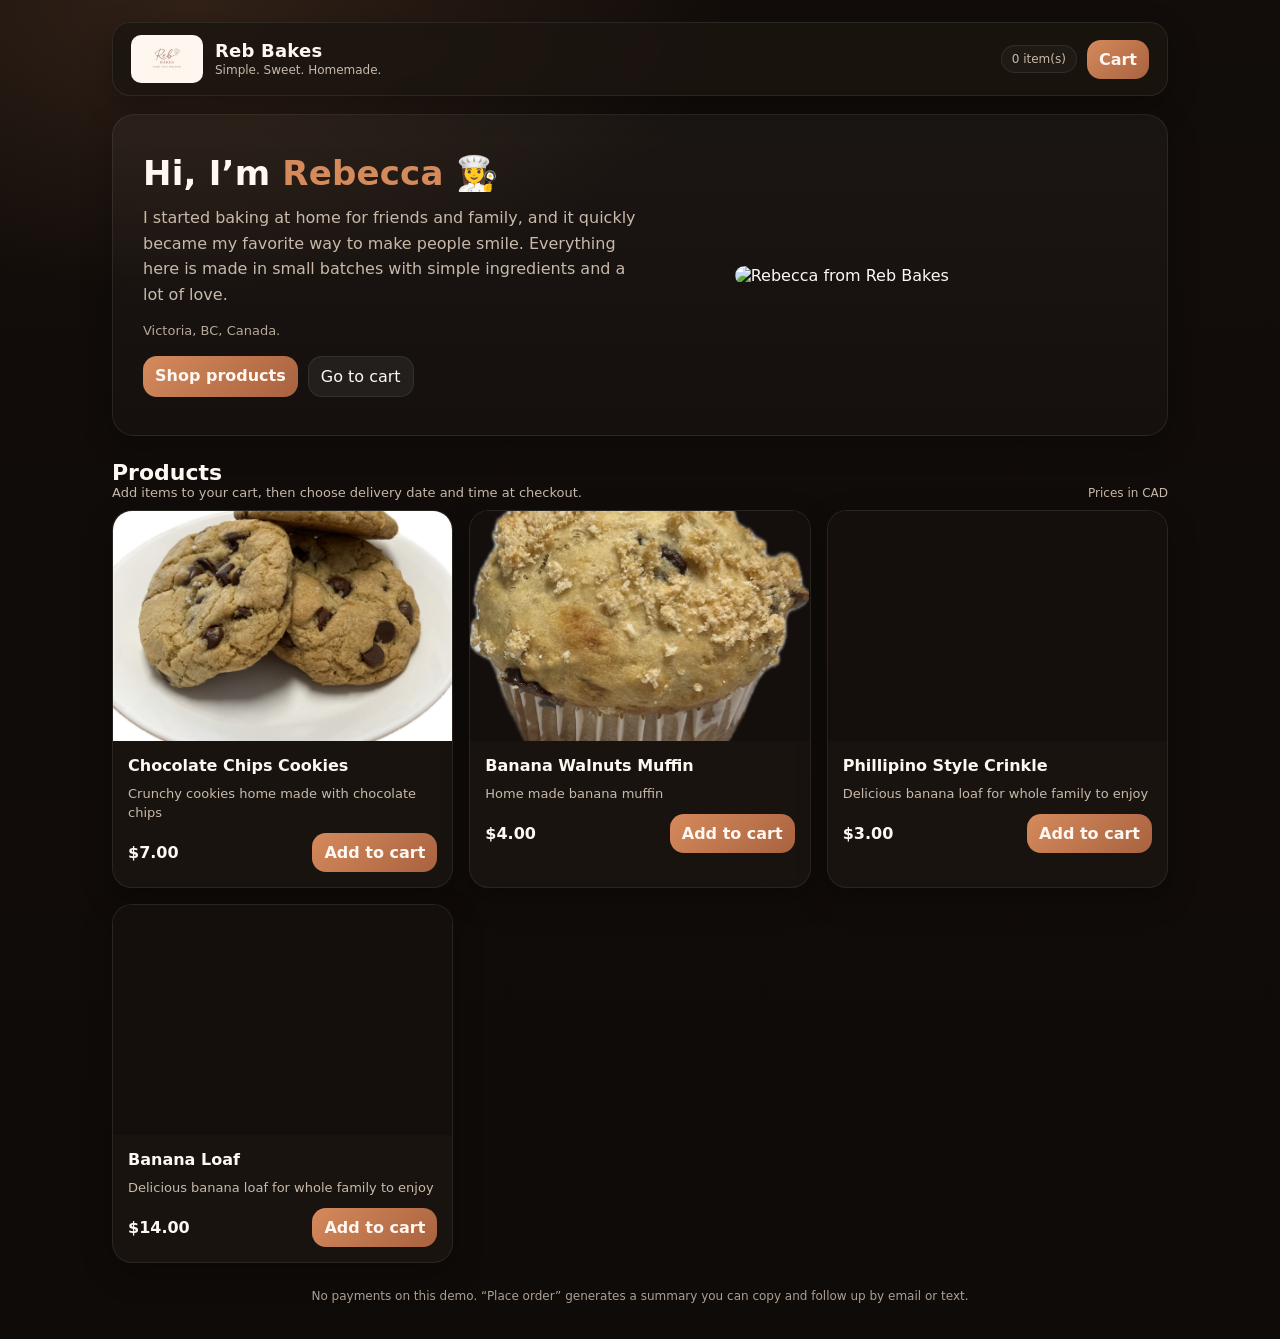
==== commit 304c5a01: "Update index.html" ====
--- a/index.html
+++ b/index.html
@@ -3,16 +3,19 @@
 <head>
   <meta charset="utf-8" />
   <meta name="viewport" content="width=device-width, initial-scale=1" />
-  <title>Home Bakery — Order Online</title>
-  <link rel="stylesheet" href="./styles.css" />
+  <title>Reb Bakes — Order Online</title>
+  <link rel="stylesheet" href="./styles.css?v=4" />
 </head>
 <body>
   <div class="container">
     <header class="nav">
       <div class="brand">
-        <img src="./products/logo.jpg" class="nav-logo-large" alt="Reb Bakes Logo">
+        <img src="./products/logo.jpg" class="nav-logo" alt="Reb Bakes Logo">
+        <div class="brand-text">
+          <h1>Reb Bakes</h1>
+          <div class="small">Simple. Sweet. Homemade.</div>
+        </div>
       </div>
-</div>
 
       <div class="nav-actions">
         <div class="badge" data-cart-badge>0 item(s)</div>
@@ -39,7 +42,7 @@
         </div>
 
         <div class="hero-photo">
-          <img src="./products/reb.jpg" alt="Reb Bakes">
+          <img src="./products/reb.jpg" alt="Rebecca from Reb Bakes">
         </div>
       </div>
     </section>
@@ -47,7 +50,7 @@
     <div class="section-title" id="products">
       <div>
         <h3>Products</h3>
-        <p>Add items to your cart, then choose delivery date/time at checkout.</p>
+        <p>Add items to your cart, then choose delivery date and time at checkout.</p>
       </div>
       <div class="small">Prices in CAD</div>
     </div>
@@ -57,11 +60,11 @@
     </section>
 
     <div class="footer">
-      No payments on this demo (GitHub Pages). “Place order” generates a summary you can copy and follow up by email/text.
+      No payments on this demo. “Place order” generates a summary you can copy and follow up by email or text.
     </div>
   </div>
 
   <div class="toast" data-toast></div>
-  <script src="./app.js"></script>
+  <script src="./app.js?v=4"></script>
 </body>
 </html>
--- a/styles.css
+++ b/styles.css
@@ -1,12 +1,13 @@
 :root{
-  --bg:#0b0c10;
-  --card:#13151c;
-  --muted:#a8b0c3;
-  --text:#f2f5ff;
-  --accent:#ffb703;
-  --accent2:#fb8500;
+  --bg:#0f0b08;
+  --card:#1b1511;
+  --muted:#c8b9aa;
+  --text:#fff8f1;
+  --accent:#d58a5c;
+  --accent2:#a8623f;
   --border: rgba(255,255,255,.08);
-  --shadow: 0 10px 30px rgba(0,0,0,.35);
+  --shadow: 0 10px 30px rgba(0,0,0,.28);
+  --cream:#f5eee7;
 }
 
 *{box-sizing:border-box}
@@ -14,9 +15,11 @@
 html,body{
   margin:0;
   padding:0;
-  font-family:system-ui,-apple-system,Segoe UI,Roboto,Ubuntu,Cantarell,"Helvetica Neue",Arial;
+  font-family:system-ui,-apple-system,Segoe UI,Roboto,Ubuntu,Cantarell,"Helvetica Neue",Arial,sans-serif;
   color:var(--text);
-  background:radial-gradient(1200px 600px at 20% 0%, rgba(255,183,3,.18), transparent 60%), var(--bg);
+  background:
+    radial-gradient(900px 500px at 15% 0%, rgba(213,138,92,.16), transparent 60%),
+    linear-gradient(180deg, #120d0a 0%, #0f0b08 100%);
 }
 
 a{color:inherit;text-decoration:none}
@@ -33,42 +36,56 @@
   display:flex;
   align-items:center;
   justify-content:space-between;
-  gap:12px;
-  padding:14px 18px;
-  border:1px solid var(--border);
-  background:rgba(19,21,28,.65);
+  gap:16px;
+  padding:12px 18px;
+  border:1px solid var(--border);
+  background:rgba(27,21,17,.82);
   backdrop-filter:blur(10px);
   border-radius:18px;
   box-shadow:var(--shadow);
   position:sticky;
   top:14px;
-  z-index:10;
+  z-index:20;
 }
 
 .brand{
   display:flex;
   align-items:center;
+  gap:12px;
+  min-width:0;
+}
+
+.nav-logo{
+  height:48px;
+  width:auto;
+  object-fit:contain;
+  display:block;
+  border-radius:10px;
+}
+
+.brand-text{
+  display:flex;
+  flex-direction:column;
+  gap:2px;
+}
+
+.brand-text h1{
+  margin:0;
+  font-size:18px;
+  letter-spacing:.2px;
+  line-height:1.1;
+}
+
+.brand-text .small{
+  font-size:12px;
+  color:var(--muted);
+}
+
+.nav-actions{
+  display:flex;
+  align-items:center;
   gap:10px;
-}
-
-.logo{
-  width:38px;
-  height:38px;
-  border-radius:12px;
-  background:linear-gradient(135deg,var(--accent),var(--accent2));
-  box-shadow:0 8px 18px rgba(255,183,3,.18);
-}
-
-.brand h1{
-  font-size:16px;
-  margin:0;
-  letter-spacing:.3px;
-}
-
-.nav-actions{
-  display:flex;
-  align-items:center;
-  gap:10px;
+  flex-shrink:0;
 }
 
 .badge{
@@ -102,7 +119,7 @@
 .btn-primary{
   border:none;
   background:linear-gradient(135deg,var(--accent),var(--accent2));
-  color:#141414;
+  color:#fff7f2;
   font-weight:700;
 }
 
@@ -138,7 +155,7 @@
 
 .hero-inner{
   display:grid;
-  grid-template-columns:1.2fr .8fr;
+  grid-template-columns:1.05fr .95fr;
   gap:0;
   align-items:center;
 }
@@ -150,11 +167,11 @@
 }
 
 .hero-copy{
-  padding:26px;
+  padding:30px;
 }
 
 .hero-copy h2{
-  margin:0 0 10px 0;
+  margin:0 0 12px 0;
   font-size:34px;
   letter-spacing:.2px;
 }
@@ -162,15 +179,14 @@
 .hero-copy p{
   margin:0 0 14px 0;
   color:var(--muted);
-  line-height:1.55;
+  line-height:1.6;
 }
 
 .hero-copy .mini{
   font-size:13px;
-  color:rgba(168,176,195,.85);
-}
-
-/* IMPORTANT: this fully removes old placeholder/background image */
+  color:rgba(200,185,170,.9);
+}
+
 .hero-photo{
   min-height:320px;
   border-radius:16px;
@@ -181,7 +197,7 @@
   display:flex;
   align-items:center;
   justify-content:center;
-  padding:18px;
+  padding:20px 24px 20px 0;
   position:relative;
 }
 
@@ -192,19 +208,18 @@
 }
 
 .hero-photo img{
-  width:60% !important;
-  max-width:320px !important;
-  height:auto !important;
-  max-height:260px !important;
-  object-fit:contain !important;
+  width:100%;
+  max-width:340px;
+  height:auto;
+  max-height:280px;
+  object-fit:contain;
   display:block;
   margin:0 auto;
-  border-radius:16px;
-  background:none !important;
+  border-radius:18px;
 }
 
 .section-title{
-  margin:22px 0 10px 0;
+  margin:24px 0 10px 0;
   display:flex;
   align-items:end;
   justify-content:space-between;
@@ -225,7 +240,7 @@
 .grid{
   display:grid;
   grid-template-columns:repeat(3, 1fr);
-  gap:14px;
+  gap:16px;
 }
 
 @media (max-width:950px){
@@ -242,8 +257,8 @@
 
 .card{
   border:1px solid var(--border);
-  background:rgba(19,21,28,.72);
-  border-radius:18px;
+  background:rgba(27,21,17,.82);
+  border-radius:20px;
   overflow:hidden;
   box-shadow:var(--shadow);
   display:flex;
@@ -252,9 +267,9 @@
 
 .card-media{
   position:relative;
-  height:210px;
+  height:230px;
   overflow:hidden;
-  background:#0f1117;
+  background:#140f0c;
 }
 
 .media-stage{
@@ -263,18 +278,21 @@
   display:flex;
   align-items:center;
   justify-content:center;
-  padding:10px;
-  background:#0f1117;
+  background:#140f0c;
 }
 
 .stage-media{
   display:block;
   width:100%;
   height:100%;
-  max-width:100%;
-  max-height:100%;
+  object-fit:cover;
+  background:#140f0c;
+}
+
+/* Use contain only when needed by adding class in JS if you want later */
+.stage-media.is-contain{
   object-fit:contain;
-  background:#0f1117;
+  padding:10px;
 }
 
 .media-arrow{
@@ -285,7 +303,7 @@
   height:38px;
   border:none;
   border-radius:999px;
-  background:rgba(12,14,20,.72);
+  background:rgba(20,15,12,.76);
   color:#fff;
   font-size:24px;
   line-height:1;
@@ -307,19 +325,14 @@
 }
 
 .media-arrow:hover{
-  background:rgba(12,14,20,.9);
-}
-
-.media-arrow-left{
-  left:10px;
-}
-
-.media-arrow-right{
-  right:10px;
-}
+  background:rgba(20,15,12,.95);
+}
+
+.media-arrow-left{left:10px}
+.media-arrow-right{right:10px}
 
 .card-body{
-  padding:14px;
+  padding:15px;
   display:flex;
   flex-direction:column;
   gap:10px;
@@ -334,7 +347,7 @@
   margin:0;
   color:var(--muted);
   font-size:13px;
-  line-height:1.4;
+  line-height:1.45;
 }
 
 .price-row{
@@ -355,7 +368,7 @@
 
 .footer{
   margin:26px 0 14px 0;
-  color:rgba(168,176,195,.85);
+  color:rgba(200,185,170,.85);
   font-size:12px;
   text-align:center;
 }
@@ -375,7 +388,7 @@
 
 .panel{
   border:1px solid var(--border);
-  background:rgba(19,21,28,.72);
+  background:rgba(27,21,17,.82);
   border-radius:18px;
   box-shadow:var(--shadow);
   overflow:hidden;
@@ -509,7 +522,7 @@
 
 .notice{
   font-size:12px;
-  color:rgba(168,176,195,.9);
+  color:rgba(200,185,170,.9);
   line-height:1.45;
   border:1px dashed rgba(255,255,255,.16);
   background:rgba(255,255,255,.03);
@@ -522,7 +535,7 @@
   left:50%;
   bottom:18px;
   transform:translateX(-50%);
-  background:rgba(20,22,28,.92);
+  background:rgba(27,21,17,.96);
   border:1px solid rgba(255,255,255,.12);
   color:var(--text);
   padding:10px 12px;
